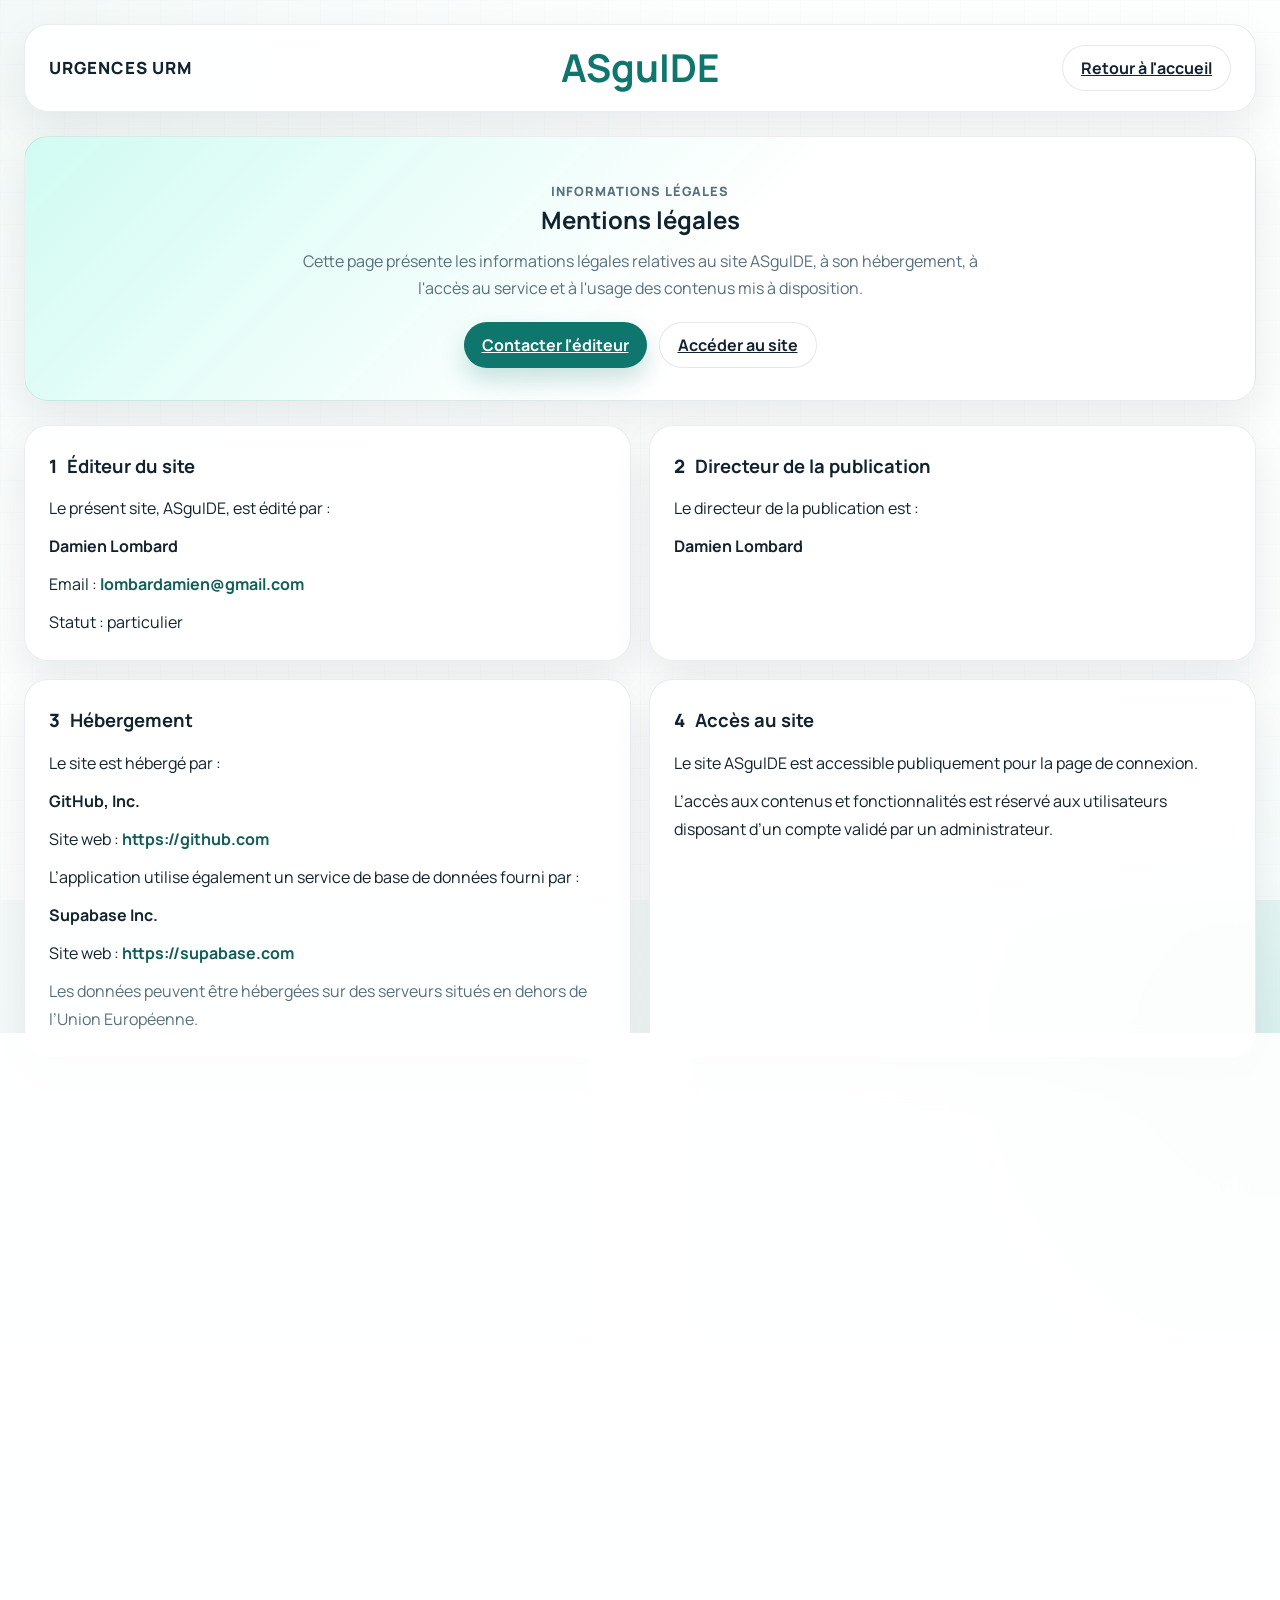
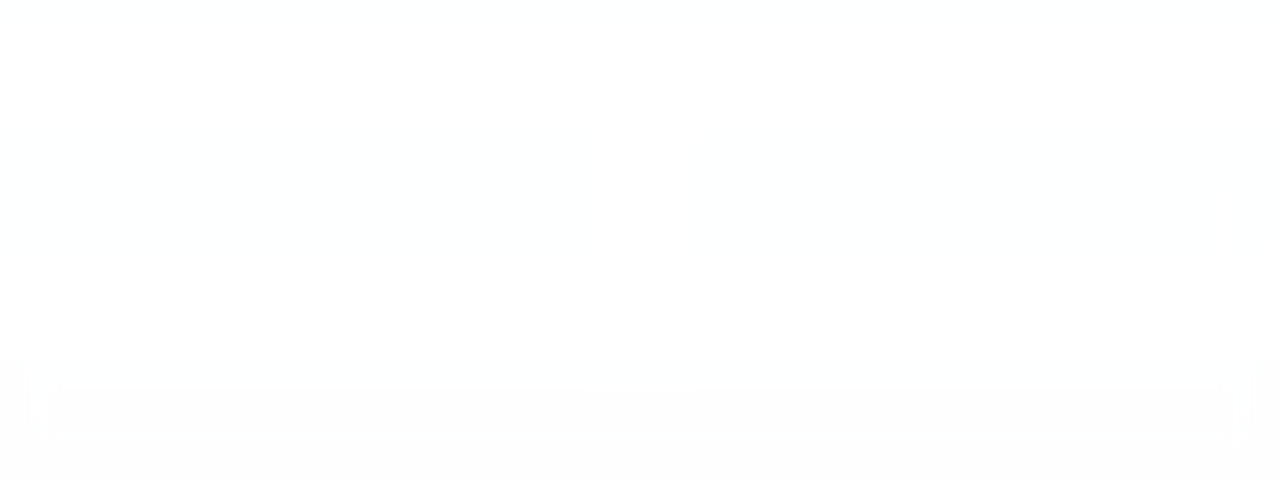
==== mentions-legales.html @ f5326789 "mentions legales" ====
<!DOCTYPE html>
<html lang="fr">
<head>
  <meta charset="UTF-8">
  <meta name="viewport" content="width=device-width, initial-scale=1.0">
  <meta name="theme-color" content="#0f766e">
  <title>Mentions légales | ASguIDE</title>
  <link rel="preconnect" href="https://fonts.googleapis.com">
  <link rel="preconnect" href="https://fonts.gstatic.com" crossorigin>
  <link href="https://fonts.googleapis.com/css2?family=Manrope:wght@400;500;600;700;800&display=swap" rel="stylesheet">
  <link rel="stylesheet" href="./css/style.css">
  <style>
    .legal-shell {
      display: grid;
      gap: 24px;
    }

    .legal-hero,
    .legal-card {
      background: var(--surface);
      border: 1px solid var(--border);
      border-radius: var(--radius-xl);
      box-shadow: var(--shadow);
      backdrop-filter: blur(14px);
    }

    .legal-hero {
      padding: 32px;
      text-align: center;
      background:
        linear-gradient(135deg, rgba(204, 251, 241, 0.9) 0%, rgba(255, 255, 255, 0.92) 55%),
        var(--surface);
    }

    .legal-hero h2,
    .legal-card h3 {
      margin: 0;
    }

    .legal-hero p {
      max-width: 72ch;
      margin: 12px auto 0;
      color: var(--text-muted);
      line-height: 1.7;
    }

    .legal-grid {
      display: grid;
      gap: 18px;
    }

    .legal-card {
      padding: 24px;
    }

    .legal-card-header {
      display: flex;
      align-items: baseline;
      gap: 10px;
      margin-bottom: 12px;
      flex-wrap: wrap;
    }

    .legal-card-header .section-kicker {
      margin: 0;
      font-size: 1.15rem;
      letter-spacing: 0;
    }

    .legal-card h3 {
      margin: 0;
      font-size: 1.15rem;
    }

    .legal-card p,
    .legal-card li {
      margin: 0;
      color: var(--text);
      line-height: 1.75;
    }

    .legal-card .muted {
      color: var(--text-muted);
    }

    .legal-stack {
      display: grid;
      gap: 10px;
    }

    .legal-list {
      margin: 0;
      padding-left: 20px;
      display: grid;
      gap: 8px;
    }

    .legal-actions {
      display: flex;
      justify-content: center;
      flex-wrap: wrap;
      gap: 12px;
      margin-top: 20px;
    }

    .legal-link {
      color: var(--primary-strong);
      font-weight: 700;
      text-decoration: none;
    }

    .legal-link:hover,
    .legal-link:focus-visible {
      text-decoration: underline;
      text-underline-offset: 3px;
    }

    @media (min-width: 900px) {
      .legal-grid {
        grid-template-columns: repeat(2, minmax(0, 1fr));
      }

      .legal-card.is-full {
        grid-column: 1 / -1;
      }
    }

    @media (max-width: 720px) {
      .page-shell {
        padding: 16px;
      }

      .topbar {
        padding: 18px;
      }

      .topbar-brand {
        display: grid;
        gap: 6px;
      }

      .topbar-brand h1 {
        position: static;
        transform: none;
        text-align: left;
        font-size: 2rem;
      }

      .legal-hero,
      .legal-card {
        padding: 20px;
      }
    }
  </style>
</head>
<body>
  <div class="app-background"></div>

  <div class="page-shell">
    <header class="topbar">
      <div class="topbar-brand">
        <p class="eyebrow">Urgences URM</p>
        <h1>ASguIDE</h1>
      </div>

      <a class="button button-secondary" href="./index.html">Retour à l'accueil</a>
    </header>

    <main class="legal-shell">
      <section class="legal-hero">
        <p class="section-kicker">Informations légales</p>
        <h2>Mentions légales</h2>
        <p>
          Cette page présente les informations légales relatives au site ASguIDE, à son hébergement,
          à l'accès au service et à l'usage des contenus mis à disposition.
        </p>
        <div class="legal-actions">
          <a class="button button-primary" href="mailto:lombardamien@gmail.com">Contacter l'éditeur</a>
          <a class="button button-secondary" href="./index.html">Accéder au site</a>
        </div>
      </section>

      <section class="legal-grid" aria-label="Contenu des mentions légales">
        <article class="legal-card">
          <div class="legal-card-header">
            <p class="section-kicker">1</p>
            <h3>Éditeur du site</h3>
          </div>
          <div class="legal-stack">
            <p>Le présent site, ASguIDE, est édité par :</p>
            <p><strong>Damien Lombard</strong></p>
            <p>Email : <a class="legal-link" href="mailto:lombardamien@gmail.com">lombardamien@gmail.com</a></p>
            <p>Statut : particulier</p>
          </div>
        </article>

        <article class="legal-card">
          <div class="legal-card-header">
            <p class="section-kicker">2</p>
            <h3>Directeur de la publication</h3>
          </div>
          <div class="legal-stack">
            <p>Le directeur de la publication est :</p>
            <p><strong>Damien Lombard</strong></p>
          </div>
        </article>

        <article class="legal-card">
          <div class="legal-card-header">
            <p class="section-kicker">3</p>
            <h3>Hébergement</h3>
          </div>
          <div class="legal-stack">
            <p>Le site est hébergé par :</p>
            <p><strong>GitHub, Inc.</strong></p>
            <p>Site web : <a class="legal-link" href="https://github.com" target="_blank" rel="noreferrer">https://github.com</a></p>
            <p>L’application utilise également un service de base de données fourni par :</p>
            <p><strong>Supabase Inc.</strong></p>
            <p>Site web : <a class="legal-link" href="https://supabase.com" target="_blank" rel="noreferrer">https://supabase.com</a></p>
            <p class="muted">Les données peuvent être hébergées sur des serveurs situés en dehors de l’Union Européenne.</p>
          </div>
        </article>

        <article class="legal-card">
          <div class="legal-card-header">
            <p class="section-kicker">4</p>
            <h3>Accès au site</h3>
          </div>
          <div class="legal-stack">
            <p>Le site ASguIDE est accessible publiquement pour la page de connexion.</p>
            <p>L’accès aux contenus et fonctionnalités est réservé aux utilisateurs disposant d’un compte validé par un administrateur.</p>
          </div>
        </article>

        <article class="legal-card">
          <div class="legal-card-header">
            <p class="section-kicker">5</p>
            <h3>Collecte de données</h3>
          </div>
          <div class="legal-stack">
            <p>Le site peut collecter les données suivantes lors de la création d’un compte utilisateur :</p>
            <ul class="legal-list">
              <li>Adresse email</li>
              <li>Nom et prénom</li>
            </ul>
            <p>Ces données sont nécessaires au fonctionnement du service.</p>
          </div>
        </article>

        <article class="legal-card">
          <div class="legal-card-header">
            <p class="section-kicker">6</p>
            <h3>Usage du site et avertissement médical</h3>
          </div>
          <div class="legal-stack">
            <p>ASguIDE est un outil d’aide à l’organisation et à la consultation de ressources professionnelles.</p>
            <p>Les informations présentes sur le site sont fournies à titre informatif et ne remplacent en aucun cas le jugement clinique d’un professionnel de santé.</p>
            <p>L’utilisateur reste seul responsable de l’interprétation et de l’utilisation des informations dans sa pratique.</p>
          </div>
        </article>

        <article class="legal-card is-full">
          <div class="legal-card-header">
            <p class="section-kicker">7</p>
            <h3>Responsabilité</h3>
          </div>
          <div class="legal-stack">
            <p>L’éditeur met en œuvre les moyens raisonnables pour assurer la fiabilité des informations et le bon fonctionnement du site.</p>
            <p>Toutefois, l’éditeur ne saurait être tenu responsable :</p>
            <ul class="legal-list">
              <li>des erreurs ou omissions dans les contenus</li>
              <li>d’une mauvaise utilisation des informations par les utilisateurs</li>
              <li>d’une interruption ou d’un dysfonctionnement du service</li>
            </ul>
          </div>
        </article>

        <article class="legal-card">
          <div class="legal-card-header">
            <p class="section-kicker">8</p>
            <h3>Sécurité et accès</h3>
          </div>
          <div class="legal-stack">
            <p>L’accès au site est sécurisé par authentification.</p>
            <p>Chaque utilisateur est responsable de la confidentialité de ses identifiants de connexion.</p>
          </div>
        </article>

        <article class="legal-card">
          <div class="legal-card-header">
            <p class="section-kicker">9</p>
            <h3>Propriété intellectuelle</h3>
          </div>
          <div class="legal-stack">
            <p>L’ensemble des contenus présents sur le site (textes, structure, organisation) est la propriété de l’éditeur sauf mention contraire.</p>
            <p>Toute reproduction, distribution ou utilisation sans autorisation est interdite.</p>
          </div>
        </article>

        <article class="legal-card is-full">
          <div class="legal-card-header">
            <p class="section-kicker">10</p>
            <h3>Contact</h3>
          </div>
          <div class="legal-stack">
            <p>Pour toute question, vous pouvez contacter l’éditeur à l’adresse suivante :</p>
            <p><a class="legal-link" href="mailto:lombardamien@gmail.com">lombardamien@gmail.com</a></p>
          </div>
        </article>
      </section>
    </main>
  </div>
</body>
</html>
---- css/style.css ----
:root {
  --bg: #eff6f6;
  --surface: rgba(255, 255, 255, 0.9);
  --surface-strong: #ffffff;
  --surface-muted: #f4f8f8;
  --border: rgba(15, 23, 42, 0.08);
  --text: #12232f;
  --text-muted: #58707d;
  --primary: #0f766e;
  --primary-strong: #115e59;
  --primary-soft: #ccfbf1;
  --danger: #b42318;
  --warning: #b54708;
  --shadow: 0 18px 40px rgba(15, 23, 42, 0.08);
  --radius-xl: 24px;
  --radius-lg: 18px;
  --radius-md: 14px;
  --max-width: 1280px;
}

* {
  box-sizing: border-box;
}

html,
body {
  margin: 0;
  min-height: 100%;
}

body {
  font-family: "Manrope", sans-serif;
  color: var(--text);
  background:
    radial-gradient(circle at top left, rgba(15, 118, 110, 0.12), transparent 28%),
    radial-gradient(circle at right, rgba(20, 184, 166, 0.12), transparent 24%),
    linear-gradient(180deg, #f8fcfb 0%, var(--bg) 100%);
}

button,
input {
  font: inherit;
}

.hidden {
  display: none !important;
}

.app-background {
  position: fixed;
  inset: 0;
  background-image:
    linear-gradient(rgba(255, 255, 255, 0.65), rgba(255, 255, 255, 0.65)),
    linear-gradient(90deg, rgba(15, 118, 110, 0.04) 1px, transparent 1px),
    linear-gradient(rgba(15, 118, 110, 0.04) 1px, transparent 1px);
  background-size: auto, 32px 32px, 32px 32px;
  pointer-events: none;
}

.page-shell {
  position: relative;
  z-index: 1;
  max-width: var(--max-width);
  margin: 0 auto;
  padding: 24px;
}

.topbar,
.panel,
.content-panel {
  backdrop-filter: blur(14px);
}

.topbar {
  display: flex;
  align-items: center;
  justify-content: space-between;
  gap: 16px;
  margin-bottom: 24px;
  min-height: 88px;
  padding: 12px 24px;
  background: var(--surface);
  border: 1px solid var(--border);
  border-radius: var(--radius-xl);
  box-shadow: var(--shadow);
  position: relative;
}

.topbar h1,
.panel h2,
.view-title {
  margin: 0;
}

.topbar-brand {
  display: flex;
  align-items: baseline;
  gap: 22px;
  min-width: 0;
}

.topbar-brand h1 {
  position: absolute;
  left: 50%;
  top: 50%;
  transform: translate(-50%, -50%);
  font-size: clamp(2.2rem, 3vw, 3rem);
  line-height: 1;
  text-align: center;
  color: var(--primary);
}

.eyebrow,
.section-kicker,
.card-tag,
.inline-label {
  margin: 0 0 6px;
  font-size: 0.8rem;
  font-weight: 800;
  letter-spacing: 0.08em;
  text-transform: uppercase;
  color: var(--primary);
}

.topbar .eyebrow {
  margin: 0;
  font-size: 1.05rem;
  letter-spacing: 0.06em;
  line-height: 1;
  color: var(--text);
}

.topbar-actions {
  display: flex;
  align-items: center;
  gap: 12px;
  flex-wrap: wrap;
}

.topbar-buttons {
  display: flex;
  flex-direction: column;
  gap: 10px;
}

.topbar-buttons .button {
  width: 100%;
}

.user-status {
  display: flex;
  align-items: center;
  gap: 12px;
  padding: 12px 14px;
  background: var(--surface-muted);
  border: 1px solid var(--border);
  border-radius: 999px;
}

.user-status p {
  margin: 2px 0 0;
  color: var(--text-muted);
  font-size: 0.92rem;
}

.status-dot {
  width: 12px;
  height: 12px;
  border-radius: 50%;
  background: #94a3b8;
  box-shadow: 0 0 0 6px rgba(148, 163, 184, 0.14);
}

.status-dot.is-online {
  background: var(--primary);
  box-shadow: 0 0 0 6px rgba(15, 118, 110, 0.14);
}

.status-dot.is-warning {
  background: #f59e0b;
  box-shadow: 0 0 0 6px rgba(245, 158, 11, 0.14);
}

.status-dot.is-danger {
  background: #dc2626;
  box-shadow: 0 0 0 6px rgba(220, 38, 38, 0.14);
}

.layout {
  display: grid;
  gap: 24px;
}

.layout.is-auth-only {
  min-height: calc(100vh - 220px);
  align-content: center;
  justify-items: center;
}

.panel,
.content-panel {
  background: var(--surface);
  border: 1px solid var(--border);
  border-radius: var(--radius-xl);
  box-shadow: var(--shadow);
}

.panel,
.view-header,
.content-panel {
  padding: 24px;
}

.auth-panel {
  width: min(100%, 650px);
  max-width: 520px;
}

.waiting-panel {
  width: min(100%, 1170px);
  text-align: center;
}

.waiting-panel .panel-header {
  justify-content: center;
}

.auth-mode-toggle {
  display: grid;
  grid-template-columns: repeat(2, minmax(0, 1fr));
  gap: 10px;
  margin: 22px 0 18px;
  padding: 6px;
  background: var(--surface-muted);
  border: 1px solid var(--border);
  border-radius: 999px;
}

.auth-mode-button {
  min-height: 42px;
  padding: 0 14px;
  color: var(--text-muted);
  background: transparent;
  border: 0;
  border-radius: 999px;
  cursor: pointer;
  font-weight: 800;
}

.auth-mode-button.is-active {
  color: var(--primary-strong);
  background: #fff;
  box-shadow: 0 8px 16px rgba(15, 23, 42, 0.08);
}

.auth-grid {
  display: grid;
  grid-template-columns: repeat(2, minmax(0, 1fr));
  gap: 16px;
}

.auth-switch-row {
  display: flex;
  align-items: center;
  justify-content: center;
  gap: 8px;
  flex-wrap: wrap;
  margin-top: 18px;
}

.auth-switch-row p {
  margin: 0;
}

.auth-form,
.stack,
.nav-list,
.stats-row,
.card-grid,
.two-columns,
.resource-grid,
.admin-grid,
.list-panel,
.table-like {
  display: grid;
  gap: 16px;
}

.auth-form label,
.field {
  display: grid;
  gap: 8px;
}

input,
.search-input {
  width: 100%;
  padding: 14px 16px;
  color: var(--text);
  background: #fff;
  border: 1px solid rgba(15, 23, 42, 0.12);
  border-radius: var(--radius-md);
  outline: none;
}

input:focus,
.search-input:focus {
  border-color: rgba(15, 118, 110, 0.55);
  box-shadow: 0 0 0 4px rgba(15, 118, 110, 0.12);
}

.button {
  display: inline-flex;
  align-items: center;
  justify-content: center;
  gap: 8px;
  min-height: 46px;
  padding: 0 18px;
  border: 0;
  border-radius: 999px;
  cursor: pointer;
  font-weight: 700;
}

.button-small {
  min-height: 38px;
  padding: 0 14px;
  font-size: 0.92rem;
}

.button-primary {
  color: #fff;
  background: linear-gradient(135deg, var(--primary) 0%, #0f766e 100%);
  box-shadow: 0 12px 24px rgba(15, 118, 110, 0.22);
}

.button-secondary {
  color: var(--text);
  background: #fff;
  border: 1px solid rgba(15, 23, 42, 0.1);
}

.button-secondary:disabled {
  color: var(--text-muted);
  background: #f8fafc;
}

.button-danger {
  color: #fff;
  background: linear-gradient(135deg, #dc2626 0%, #b42318 100%);
  box-shadow: 0 12px 24px rgba(180, 35, 24, 0.22);
}

.button-ghost {
  color: var(--primary);
  background: var(--primary-soft);
}

.button:disabled {
  opacity: 0.65;
  cursor: not-allowed;
}

.button-link {
  min-height: auto;
  padding: 0;
  color: var(--primary);
  background: transparent;
  border-radius: 0;
  font-weight: 800;
  text-decoration: underline;
  text-underline-offset: 3px;
}

.muted,
.empty-state {
  color: var(--text-muted);
}

.feedback {
  margin: 0;
  padding: 12px 14px;
  border-radius: var(--radius-md);
  font-weight: 600;
}

.feedback.is-error {
  color: var(--danger);
  background: #fef3f2;
}

.feedback.is-success {
  color: var(--primary-strong);
  background: #ecfdf5;
}

.feedback.is-warning {
  color: var(--warning);
  background: #fffaeb;
}

.app-panel {
  display: grid;
  gap: 24px;
}

.app-nav {
  display: flex;
  gap: 8px;
  flex-wrap: nowrap;
  align-items: center;
  justify-content: space-between;
  overflow-x: auto;
}

.nav-button,
.tree-button,
.list-button {
  width: 100%;
  padding: 14px 16px;
  text-align: left;
  color: var(--text);
  background: #fff;
  border: 1px solid var(--border);
  border-radius: var(--radius-md);
  cursor: pointer;
  font-weight: 700;
}

.nav-button {
  width: auto;
  min-width: 0;
  padding: 10px 12px;
  text-align: center;
  white-space: nowrap;
  flex: 1 1 0;
  font-size: 0.92rem;
}

.nav-button.is-active,
.tree-button.is-selected,
.list-button.is-selected {
  color: var(--primary-strong);
  background: rgba(204, 251, 241, 0.55);
  border-color: rgba(15, 118, 110, 0.24);
}

.content-column {
  display: grid;
  gap: 16px;
}

.view-header p {
  margin: 8px 0 0;
  color: var(--text-muted);
}

.stats-row {
  grid-template-columns: repeat(auto-fit, minmax(180px, 1fr));
}

.card-grid,
.resource-grid,
.admin-grid {
  grid-template-columns: repeat(auto-fit, minmax(220px, 1fr));
}

.two-columns {
  grid-template-columns: minmax(240px, 320px) minmax(0, 1fr);
}

.stat-card,
.info-card,
.resource-card,
.med-card,
.directory-card,
.admin-card {
  padding: 18px;
  background: var(--surface-strong);
  border: 1px solid var(--border);
  border-radius: var(--radius-lg);
}

.stat-card strong,
.info-card strong {
  display: block;
  margin-top: 8px;
  font-size: 1.4rem;
}

.tree-button small,
.list-button small,
.directory-meta,
.resource-meta,
.admin-meta {
  display: block;
  margin-top: 6px;
  color: var(--text-muted);
}

.tree-children {
  margin-left: 14px;
  padding-left: 12px;
  border-left: 1px dashed rgba(15, 23, 42, 0.1);
}

.resource-card h4,
.med-card h4,
.directory-card h4,
.admin-card h4,
.table-row strong,
.table-row p {
  margin: 0;
}

.detail-body {
  padding: 18px;
  background: var(--surface-muted);
  border-radius: var(--radius-lg);
  white-space: pre-wrap;
}

.emergency-hero,
.emergency-detail-card,
.emergency-card-preview {
  border-color: rgba(220, 38, 38, 0.12);
  background:
    linear-gradient(180deg, rgba(254, 242, 242, 0.96) 0%, rgba(255, 255, 255, 0.98) 100%);
}

.categories-v2 {
  display: grid;
  gap: 18px;
}

.category-toolbar {
  display: flex;
  align-items: end;
  justify-content: space-between;
  gap: 16px;
  flex-wrap: wrap;
}

.category-search {
  flex: 1 1 420px;
}

.category-toolbar-stats {
  display: flex;
  gap: 12px;
  flex-wrap: wrap;
}

.compact-card {
  min-width: 130px;
  padding: 14px 16px;
}

.categories-summary {
  display: grid;
}

.breadcrumb-card {
  padding: 10px 16px;
  text-align: center;
}

.breadcrumb-card strong {
  display: block;
  margin-top: 0;
  font-size: clamp(1.1rem, 1.6vw, 1.45rem);
  line-height: 1.2;
}

.search-results-panel {
  padding: 18px;
  background: var(--surface-strong);
  border: 1px solid var(--border);
  border-radius: var(--radius-lg);
}

.category-toolbar-header {
  display: flex;
  align-items: start;
  justify-content: space-between;
  gap: 16px;
  margin-bottom: 14px;
}

.category-toolbar-header h3 {
  margin: 0;
}

.search-results-list {
  display: grid;
  gap: 12px;
}

.search-result-card {
  width: 100%;
  padding: 14px 16px;
  text-align: left;
  background: var(--surface-muted);
  border: 1px solid var(--border);
  border-radius: var(--radius-md);
  cursor: pointer;
  transition: transform 0.18s ease, border-color 0.18s ease, background 0.18s ease;
}

.search-result-card:hover {
  transform: translateY(-1px);
  border-color: rgba(15, 118, 110, 0.26);
  background: rgba(204, 251, 241, 0.35);
}

.search-result-card strong,
.search-result-card small,
.search-result-kind {
  display: block;
}

.search-result-kind {
  margin-bottom: 6px;
  color: var(--primary);
  font-size: 0.75rem;
  font-weight: 800;
  letter-spacing: 0.06em;
  text-transform: uppercase;
}

.search-result-card small {
  margin-top: 6px;
  color: var(--text-muted);
}

.categories-columns {
  display: grid;
  grid-template-columns: minmax(190px, 0.9fr) minmax(220px, 1fr) minmax(280px, 1.25fr);
  gap: 18px;
}

.category-column {
  display: grid;
  align-content: start;
  gap: 14px;
  min-height: 420px;
  padding: 18px;
  background: var(--surface-strong);
  border: 1px solid var(--border);
  border-radius: var(--radius-lg);
}

.category-column-documents {
  background:
    linear-gradient(180deg, rgba(204, 251, 241, 0.2) 0%, rgba(255, 255, 255, 0.9) 100%);
}

.category-column-header h3 {
  margin: 0;
}

.column-context {
  margin: -2px 0 0;
  color: var(--text-muted);
  font-weight: 600;
}

.category-list,
.document-list {
  display: grid;
  gap: 12px;
}

.category-item-button {
  width: 100%;
  padding: 16px;
  text-align: left;
  color: var(--text);
  background: #fff;
  border: 1px solid var(--border);
  border-radius: var(--radius-md);
  cursor: pointer;
  transition: border-color 0.2s ease, background 0.2s ease, transform 0.2s ease;
}

.category-item-button:hover {
  transform: translateY(-1px);
  border-color: rgba(15, 118, 110, 0.24);
  box-shadow: 0 10px 22px rgba(15, 23, 42, 0.06);
}

.category-item-button.is-selected {
  background: rgba(204, 251, 241, 0.55);
  border-color: rgba(15, 118, 110, 0.32);
  box-shadow: inset 0 0 0 1px rgba(15, 118, 110, 0.08);
}

.category-item-button strong,
.category-item-button small {
  display: block;
}

.category-item-button small {
  margin-top: 6px;
  color: var(--text-muted);
}

.document-card {
  padding: 16px 18px;
  background: #fff;
  border: 1px solid var(--border);
  border-radius: var(--radius-lg);
  transition: transform 0.18s ease, border-color 0.18s ease, box-shadow 0.18s ease;
}

.document-card:hover {
  transform: translateY(-1px);
  border-color: rgba(15, 118, 110, 0.24);
  box-shadow: 0 14px 28px rgba(15, 23, 42, 0.06);
}

.document-card.is-favorite {
  border-color: rgba(15, 118, 110, 0.28);
  box-shadow: inset 0 0 0 1px rgba(15, 118, 110, 0.06);
}

.document-card-header {
  display: flex;
  align-items: center;
  justify-content: space-between;
  gap: 12px;
  margin-bottom: 8px;
}

.document-badge-group {
  display: flex;
  align-items: center;
  gap: 10px;
}

.doc-icon {
  display: inline-flex;
  align-items: center;
  justify-content: center;
  min-width: 42px;
  min-height: 42px;
  padding: 0 10px;
  color: var(--primary-strong);
  background: rgba(204, 251, 241, 0.55);
  border-radius: 12px;
  font-size: 0.78rem;
  font-weight: 800;
  letter-spacing: 0.04em;
}

.favorite-toggle {
  display: inline-flex;
  align-items: center;
  justify-content: center;
  width: 40px;
  height: 40px;
  color: #94a3b8;
  background: #fff;
  border: 1px solid var(--border);
  border-radius: 999px;
  cursor: pointer;
  font-size: 1.1rem;
  transition: transform 0.18s ease, color 0.18s ease, border-color 0.18s ease, background 0.18s ease;
}

.favorite-toggle:hover {
  transform: scale(1.04);
}

.favorite-toggle.is-active {
  color: #ca8a04;
  background: #fef3c7;
  border-color: rgba(202, 138, 4, 0.28);
}

.document-card h4 {
  margin: 0 0 8px;
}

.document-meta {
  margin: 0;
  color: var(--text-muted);
}

.document-actions {
  display: flex;
  align-items: center;
  gap: 12px;
  flex-wrap: wrap;
  margin-top: 14px;
}

.document-hint {
  color: var(--text-muted);
  font-size: 0.92rem;
}

.empty-panel {
  padding: 18px;
  background: var(--surface-muted);
  border-radius: var(--radius-lg);
}

.quick-links-panel {
  padding: 22px;
  background: var(--surface-strong);
  border: 1px solid var(--border);
  border-radius: var(--radius-xl);
}

.quick-links-panel h3 {
  margin: 0;
}

.quick-links-grid {
  display: grid;
  grid-template-columns: repeat(auto-fit, minmax(220px, 1fr));
  gap: 14px;
}

.quick-link-card {
  display: grid;
  gap: 10px;
  padding: 18px;
  text-align: left;
  color: var(--text);
  background:
    linear-gradient(180deg, rgba(204, 251, 241, 0.24) 0%, rgba(255, 255, 255, 0.96) 100%);
  border: 1px solid var(--border);
  border-radius: var(--radius-lg);
  cursor: pointer;
  transition: transform 0.18s ease, border-color 0.18s ease, box-shadow 0.18s ease;
}

.quick-link-card:hover {
  transform: translateY(-2px);
  border-color: rgba(15, 118, 110, 0.24);
  box-shadow: 0 16px 30px rgba(15, 23, 42, 0.07);
}

.quick-link-card strong,
.quick-link-card span {
  display: block;
}

.quick-link-card span {
  color: var(--text-muted);
}

.admin-upload-card {
  display: grid;
  gap: 14px;
}

.admin-grid-wide {
  grid-template-columns: repeat(auto-fit, minmax(320px, 1fr));
}

.admin-upload-form {
  margin-top: 6px;
}

.admin-form-grid {
  display: grid;
  grid-template-columns: repeat(2, minmax(0, 1fr));
  gap: 14px;
}

.admin-form-actions {
  display: flex;
  align-items: center;
  gap: 14px;
  flex-wrap: wrap;
}

.admin-textarea {
  min-height: 120px;
  resize: vertical;
}

.inline-actions {
  display: flex;
  align-items: center;
  gap: 8px;
  flex-wrap: wrap;
}

.admin-role-editor {
  display: grid;
  gap: 6px;
  min-width: 132px;
}

.admin-role-label {
  font-size: 0.78rem;
  font-weight: 700;
  color: var(--text-muted);
}

.admin-role-select {
  min-width: 132px;
  padding: 10px 14px;
}

.admin-drag-handle {
  display: inline-flex;
  align-items: center;
  justify-content: center;
  min-width: 32px;
  min-height: 32px;
  color: var(--text-muted);
  cursor: grab;
  user-select: none;
  border-radius: 10px;
  background: var(--surface-muted);
  border: 1px solid rgba(15, 23, 42, 0.08);
}

.admin-drag-handle:active {
  cursor: grabbing;
}

.admin-entity-card,
.admin-subentity-card {
  padding: 18px;
  background: var(--surface-strong);
  border: 1px solid var(--border);
  border-radius: var(--radius-lg);
}

.admin-entity-header,
.admin-subentity-header,
.admin-document-row {
  display: flex;
  align-items: flex-start;
  justify-content: space-between;
  gap: 14px;
  flex-wrap: wrap;
}

.admin-entity-card h5 {
  margin: 0 0 6px;
  font-size: 1.15rem;
}

.admin-type-heading h5 {
  margin: 0;
  font-size: 1.05rem;
}

.admin-subtree,
.admin-documents-list {
  display: grid;
  gap: 12px;
  margin-top: 14px;
}

.is-drag-ghost {
  opacity: 0.45;
}

.is-drag-chosen {
  box-shadow: 0 18px 36px rgba(15, 23, 42, 0.16);
}

.is-drag-active {
  transform: rotate(0.4deg);
}

.admin-document-row {
  padding: 14px 0;
  border-top: 1px solid rgba(15, 23, 42, 0.08);
}

.admin-document-row:first-child {
  border-top: 0;
  padding-top: 0;
}

.directory-toolbar,
.admin-toolbar,
.table-row,
.panel-header {
  display: flex;
  align-items: center;
  justify-content: space-between;
  gap: 16px;
  flex-wrap: wrap;
}

.pill {
  display: inline-flex;
  align-items: center;
  padding: 6px 10px;
  border-radius: 999px;
  font-size: 0.82rem;
  font-weight: 800;
}

.pill.is-approved {
  color: var(--primary-strong);
  background: #d1fae5;
}

.pill.is-pending {
  color: var(--warning);
  background: #fef0c7;
}

.pill.is-rejected {
  color: var(--danger);
  background: #fee2e2;
}

.pill.is-admin {
  color: #1d4ed8;
  background: #dbeafe;
}

.pill.is-user {
  color: #475467;
  background: #eaecf0;
}

.table-row {
  align-items: flex-start;
  padding: 16px;
  background: var(--surface-strong);
  border: 1px solid var(--border);
  border-radius: var(--radius-lg);
}

.admin-modal-backdrop {
  position: fixed;
  inset: 0;
  z-index: 60;
  display: flex;
  align-items: flex-start;
  justify-content: center;
  padding: 112px 20px 20px;
  background: rgba(15, 23, 42, 0.38);
}

.admin-modal-card {
  width: min(100%, 520px);
  padding: 24px;
  background: rgba(255, 255, 255, 0.98);
  border: 1px solid var(--border);
  border-radius: 24px;
  box-shadow: 0 28px 60px rgba(15, 23, 42, 0.2);
}

.admin-delete-user-modal-backdrop {
  justify-content: flex-end;
  padding:
    120px
    max(24px, calc((100vw - var(--max-width)) / 2 + 24px))
    24px
    24px;
}

.admin-delete-user-modal-card {
  width: min(100%, 440px);
}

.admin-modal-card h4 {
  margin: 0 0 12px;
}

.admin-modal-card p {
  margin: 0;
}

.admin-modal-actions {
  display: flex;
  justify-content: flex-end;
  gap: 12px;
  flex-wrap: wrap;
  margin-top: 20px;
}

@media (max-width: 960px) {
  .two-columns {
    grid-template-columns: 1fr;
  }

  .categories-columns {
    grid-template-columns: 1fr;
  }

  .categories-columns .category-column:nth-child(2),
  .categories-columns .category-column:nth-child(3) {
    display: none;
  }

  .category-toolbar {
    align-items: stretch;
  }

  .admin-form-grid {
    grid-template-columns: 1fr;
  }

  .admin-entity-header,
  .admin-subentity-header,
  .admin-document-row {
    flex-direction: column;
  }

  .app-nav {
    gap: 12px;
  }

  .topbar {
    align-items: center;
    flex-direction: column;
    min-height: unset;
  }

  .topbar-brand {
    align-items: center;
    flex-direction: column;
    gap: 8px;
    width: 100%;
    text-align: center;
  }

  .topbar .eyebrow {
    text-align: center;
  }

  .topbar-brand h1 {
    position: static;
    transform: none;
    text-align: center;
  }

  .topbar-actions {
    width: 100%;
  }

  .mobile-stage-overlay {
    position: fixed;
    inset: 0;
    z-index: 40;
    display: flex;
    align-items: flex-start;
    justify-content: center;
    padding: max(16px, env(safe-area-inset-top)) 16px 16px;
    background: rgba(15, 23, 42, 0.34);
  }

  .mobile-stage-sheet {
    width: min(100%, 720px);
    max-height: min(78vh, 720px);
    overflow-y: auto;
    padding: 18px;
    background: rgba(255, 255, 255, 0.98);
    border: 1px solid var(--border);
    border-radius: 24px;
    box-shadow: 0 24px 48px rgba(15, 23, 42, 0.18);
  }

  .mobile-stage-header {
    display: flex;
    align-items: center;
    justify-content: space-between;
    gap: 12px;
    margin-bottom: 10px;
  }

  .mobile-stage-header strong {
    font-size: 1.05rem;
    text-align: center;
  }

  .mobile-stage-breadcrumb {
    margin: 0 0 14px;
    color: var(--text-muted);
    font-weight: 700;
    text-align: center;
  }
}

@media (max-width: 640px) {
  .page-shell {
    padding: 14px;
  }

  .panel,
  .view-header,
  .content-panel,
  .topbar {
    padding: 18px;
    border-radius: 20px;
  }

  .user-status,
  .topbar-actions,
  .button {
    width: 100%;
  }

  .topbar-buttons {
    width: 100%;
  }

  .app-nav {
    padding: 14px;
    gap: 10px;
    flex-wrap: wrap;
    justify-content: center;
    overflow-x: visible;
  }

  .nav-button {
    flex: 1 1 calc(50% - 10px);
    min-width: 0;
    min-height: 54px;
    padding: 12px 10px;
    white-space: normal;
    word-break: break-word;
    line-height: 1.2;
    font-size: 0.95rem;
  }

  .mobile-stage-overlay {
    padding: max(10px, env(safe-area-inset-top)) 10px 10px;
  }

  .mobile-stage-sheet {
    padding: 16px;
    border-radius: 20px;
  }

  .mobile-stage-header {
    flex-wrap: wrap;
  }

  .mobile-stage-header .button {
    width: auto;
  }

  .category-toolbar-stats,
  .document-actions {
    width: 100%;
  }

  .auth-grid {
    grid-template-columns: 1fr;
  }

  .favorite-toggle {
    width: 38px;
    height: 38px;
  }

  .table-row {
    flex-direction: column;
  }

  .admin-modal-actions .button {
    width: 100%;
  }

  .admin-modal-backdrop {
    padding-top: 56px;
  }

  .admin-delete-user-modal-backdrop {
    justify-content: center;
    padding: 56px 20px 20px;
  }

  .admin-delete-user-modal-card {
    width: min(100%, 520px);
  }

  .layout.is-auth-only {
    min-height: auto;
    align-content: start;
    justify-items: stretch;
  }
}
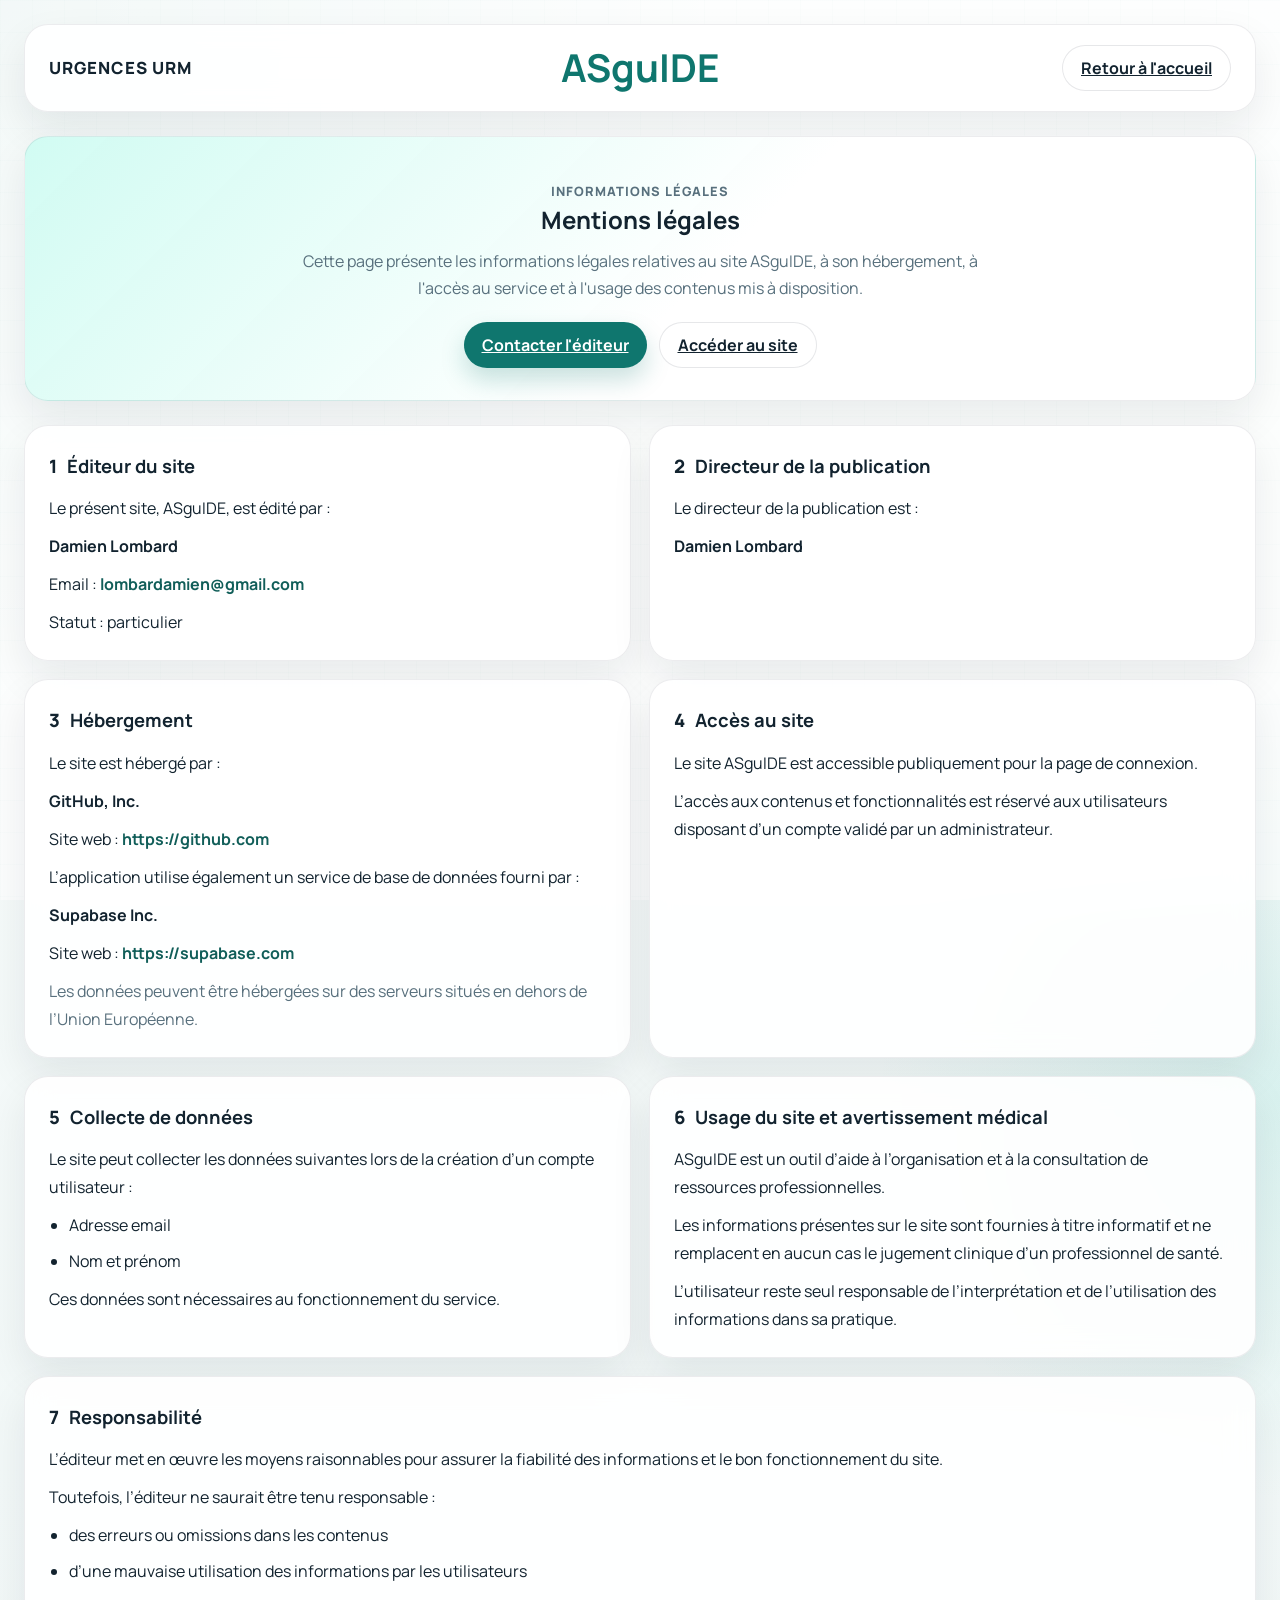
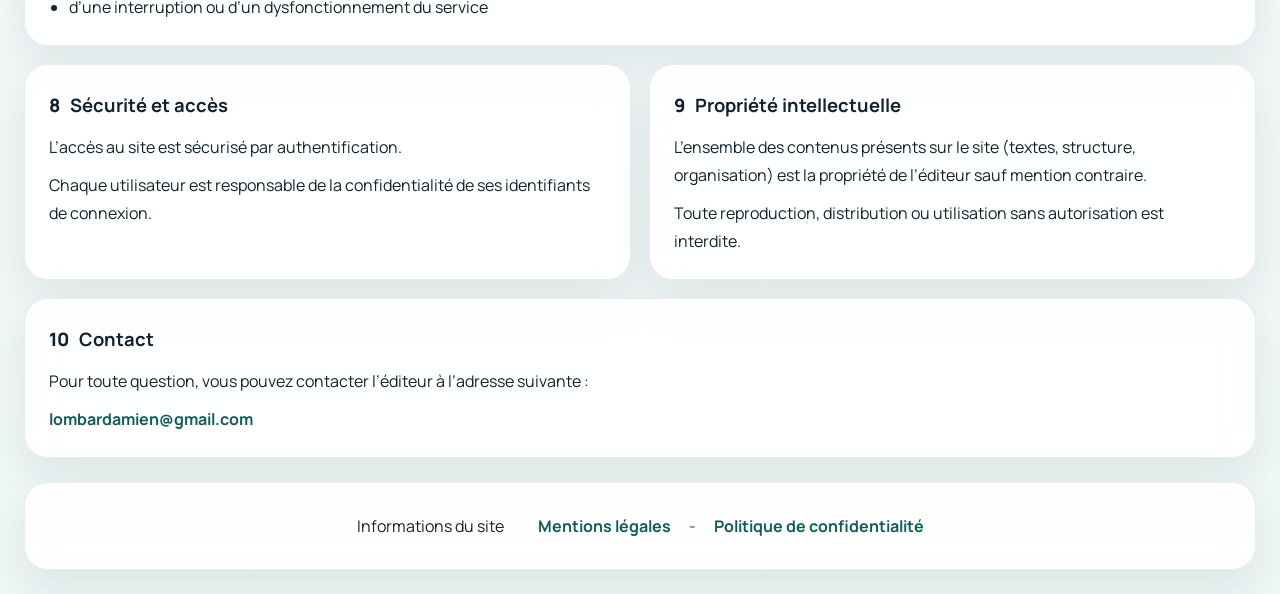
==== commit 4528c8a2: "footer liens" ====
--- a/mentions-legales.html
+++ b/mentions-legales.html
@@ -309,6 +309,14 @@
         </article>
       </section>
     </main>
+
+    <footer class="site-footer panel" aria-label="Liens légaux">
+      <p class="site-footer-text">Informations du site</p>
+      <div class="site-footer-links">
+        <a class="site-footer-link" href="./mentions-legales.html">Mentions légales</a>
+        <a class="site-footer-link" href="./politique-confidentialite.html">Politique de confidentialité</a>
+      </div>
+    </footer>
   </div>
 </body>
 </html>
--- a/css/style.css
+++ b/css/style.css
@@ -272,6 +272,57 @@
   margin: 0;
 }
 
+.auth-legal-note {
+  margin: -2px 0 0;
+  padding: 14px 16px;
+  color: var(--text-muted);
+  background: rgba(204, 251, 241, 0.36);
+  border: 1px solid rgba(15, 118, 110, 0.12);
+  border-radius: var(--radius-md);
+  line-height: 1.6;
+}
+
+.auth-legal-note a,
+.consent-checkbox a,
+.site-footer-link {
+  color: var(--primary-strong);
+  font-weight: 700;
+  text-decoration: none;
+}
+
+.auth-legal-note a:hover,
+.auth-legal-note a:focus-visible,
+.consent-checkbox a:hover,
+.consent-checkbox a:focus-visible,
+.site-footer-link:hover,
+.site-footer-link:focus-visible {
+  text-decoration: underline;
+  text-underline-offset: 3px;
+}
+
+.auth-form label.consent-checkbox {
+  display: flex;
+  align-items: flex-start;
+  gap: 12px;
+  padding: 14px 16px;
+  background: var(--surface-muted);
+  border: 1px solid var(--border);
+  border-radius: var(--radius-md);
+  cursor: pointer;
+}
+
+.consent-checkbox input {
+  width: 18px;
+  height: 18px;
+  margin: 2px 0 0;
+  flex: 0 0 auto;
+}
+
+.consent-checkbox span {
+  color: var(--text);
+  line-height: 1.55;
+}
+
 .auth-form,
 .stack,
 .nav-list,
@@ -404,6 +455,34 @@
   gap: 24px;
 }
 
+.site-footer {
+  display: flex;
+  align-items: center;
+  justify-content: center;
+  gap: 16px;
+  margin-top: 24px;
+  padding: 16px 24px;
+}
+
+.site-footer-links {
+  display: flex;
+  align-items: center;
+  justify-content: center;
+  gap: 18px;
+  flex-wrap: wrap;
+}
+
+.site-footer-links::before {
+  content: "";
+}
+
+.site-footer-link + .site-footer-link::before {
+  content: "-";
+  margin-right: 18px;
+  color: var(--text-muted);
+  font-weight: 600;
+}
+
 .app-nav {
   display: flex;
   gap: 8px;
@@ -1255,6 +1334,15 @@
     grid-template-columns: 1fr;
   }
 
+  .consent-checkbox {
+    align-items: flex-start;
+  }
+
+  .site-footer {
+    flex-direction: column;
+    align-items: center;
+  }
+
   .favorite-toggle {
     width: 38px;
     height: 38px;
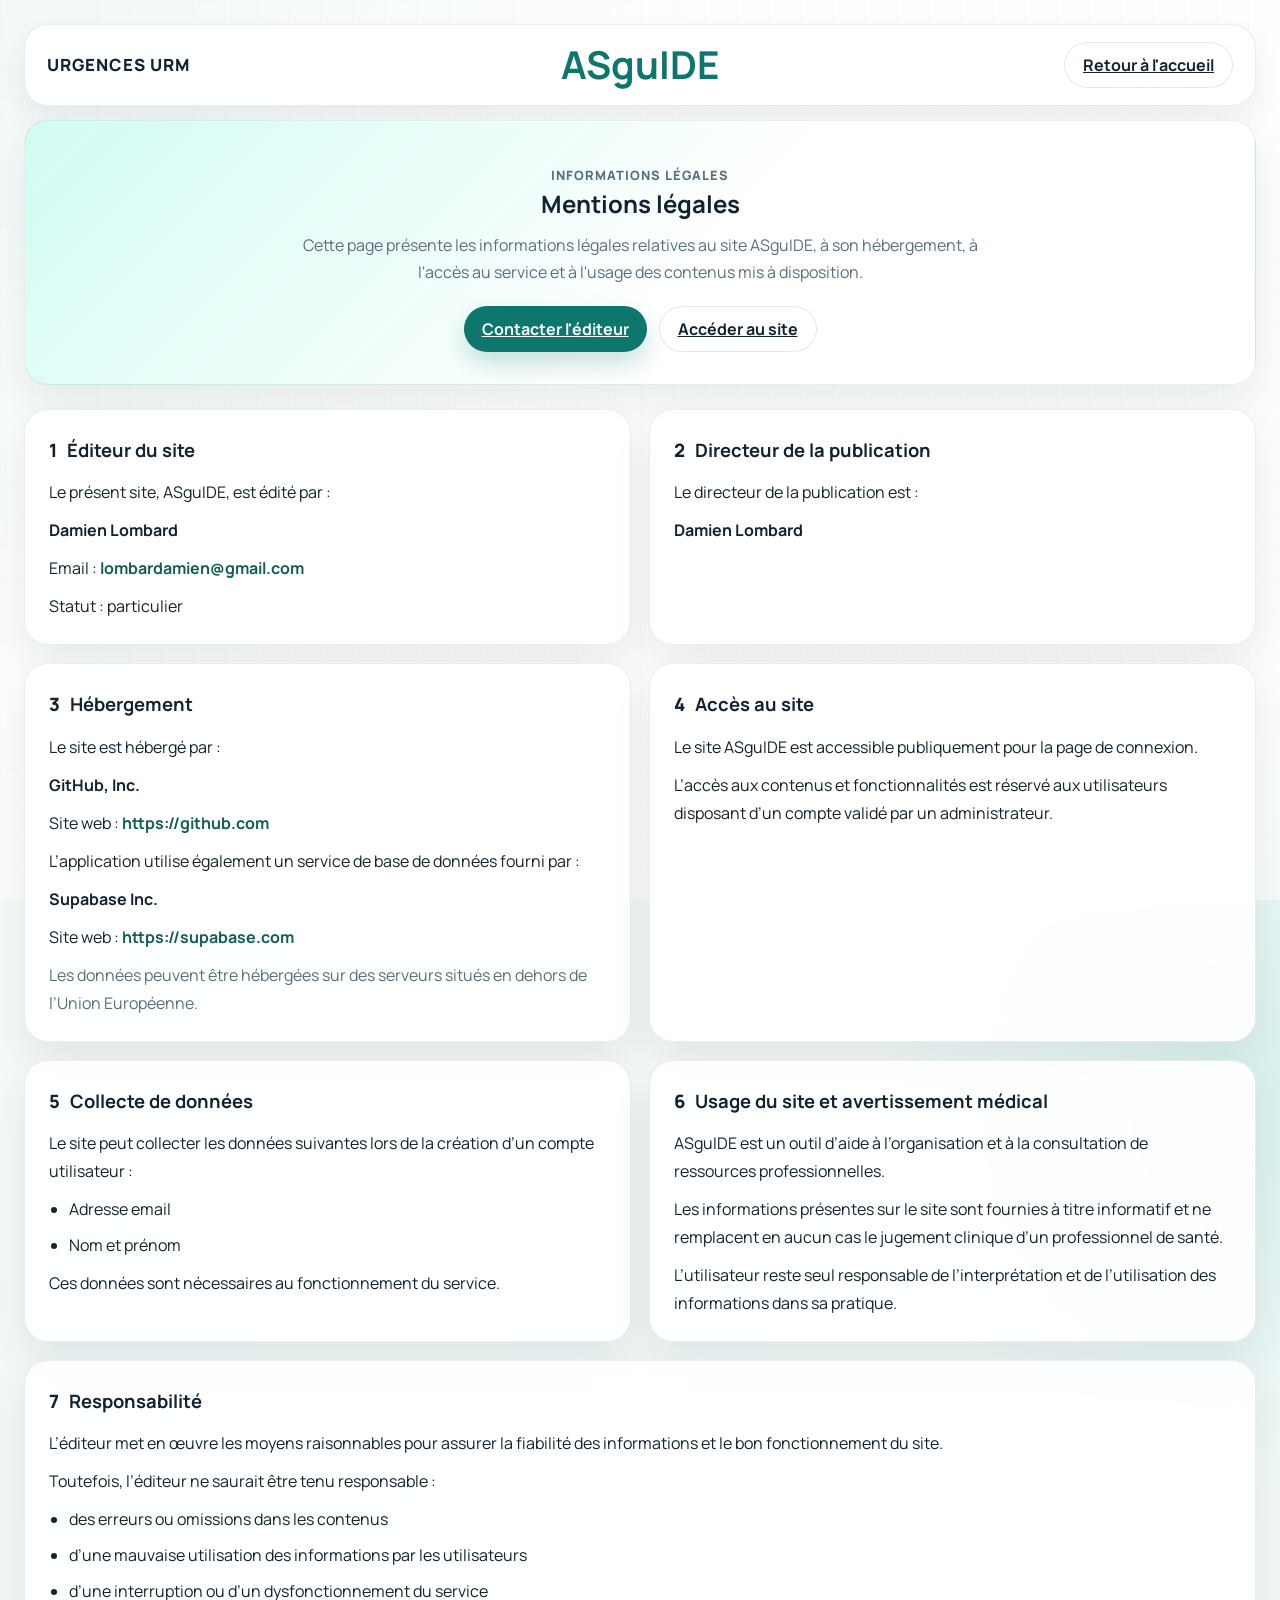
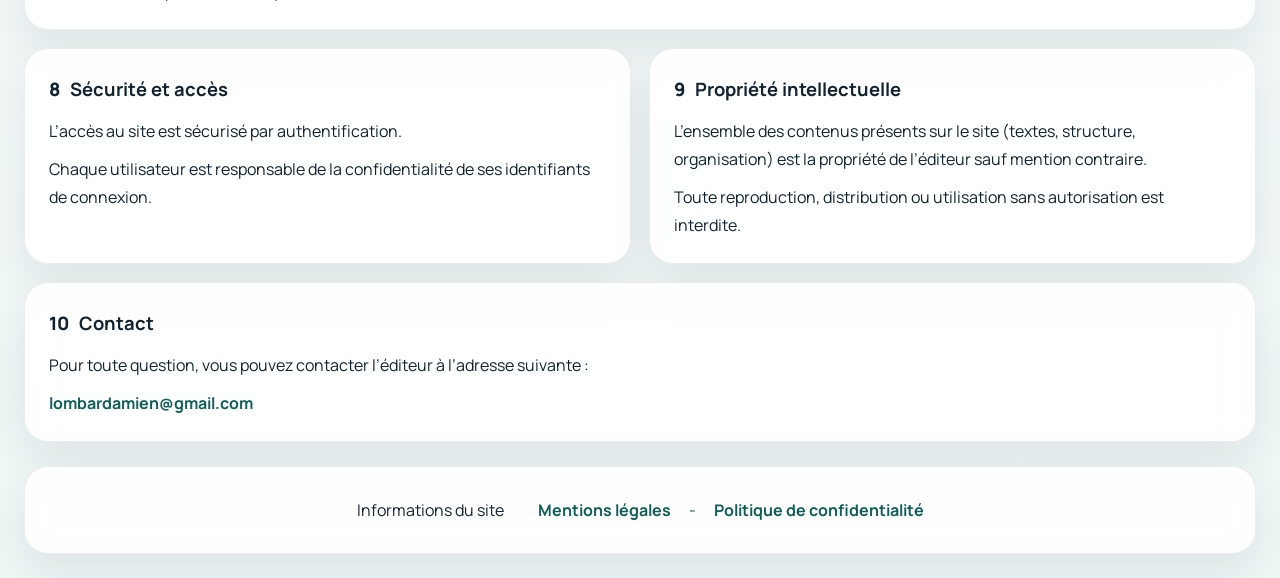
==== commit e04c8718: "visuel mobile" ====
--- a/mentions-legales.html
+++ b/mentions-legales.html
@@ -137,12 +137,14 @@
       .topbar-brand {
         display: grid;
         gap: 6px;
+        width: 100%;
+        justify-items: center;
       }
 
       .topbar-brand h1 {
         position: static;
         transform: none;
-        text-align: left;
+        text-align: center;
         font-size: 2rem;
       }
 
--- a/css/style.css
+++ b/css/style.css
@@ -42,6 +42,18 @@
   font: inherit;
 }
 
+.sr-only {
+  position: absolute;
+  width: 1px;
+  height: 1px;
+  padding: 0;
+  margin: -1px;
+  overflow: hidden;
+  clip: rect(0, 0, 0, 0);
+  white-space: nowrap;
+  border: 0;
+}
+
 .hidden {
   display: none !important;
 }
@@ -76,13 +88,13 @@
   align-items: center;
   justify-content: space-between;
   gap: 16px;
-  margin-bottom: 24px;
-  min-height: 88px;
-  padding: 12px 24px;
+  margin-bottom: 14px;
+  min-height: 82px;
+  padding: 10px 22px;
   background: var(--surface);
   border: 1px solid var(--border);
   border-radius: var(--radius-xl);
-  box-shadow: var(--shadow);
+  box-shadow: 0 14px 30px rgba(15, 23, 42, 0.07);
   position: relative;
 }
 
@@ -133,8 +145,51 @@
 .topbar-actions {
   display: flex;
   align-items: center;
+  justify-content: flex-end;
   gap: 12px;
   flex-wrap: wrap;
+}
+
+.global-search-bar {
+  display: flex;
+  align-items: center;
+  gap: 10px;
+  margin-bottom: 14px;
+  padding: 10px 14px;
+  background: var(--surface);
+  border: 1px solid var(--border);
+  border-radius: var(--radius-xl);
+  box-shadow: 0 14px 30px rgba(15, 23, 42, 0.07);
+}
+
+.global-search-copy {
+  display: grid;
+  gap: 0;
+  min-width: 160px;
+}
+
+.topbar-search {
+  display: flex;
+  align-items: center;
+  gap: 10px;
+  flex: 1 1 auto;
+  min-width: min(100%, 360px);
+}
+
+.topbar-search-field {
+  flex: 1 1 auto;
+}
+
+.topbar-search-input {
+  min-width: 0;
+  width: 100%;
+  padding: 11px 14px;
+  background: rgba(255, 255, 255, 0.96);
+}
+
+.global-search-bar .button {
+  min-height: 40px;
+  padding: 0 16px;
 }
 
 .topbar-buttons {
@@ -490,6 +545,8 @@
   align-items: center;
   justify-content: space-between;
   overflow-x: auto;
+  padding: 16px 18px;
+  box-shadow: 0 14px 30px rgba(15, 23, 42, 0.07);
 }
 
 .nav-button,
@@ -633,6 +690,24 @@
 .compact-card {
   min-width: 130px;
   padding: 14px 16px;
+}
+
+.compact-card-button {
+  appearance: none;
+  text-align: left;
+  cursor: pointer;
+  transition: transform 0.18s ease, box-shadow 0.18s ease, border-color 0.18s ease;
+}
+
+.compact-card-button:hover {
+  transform: translateY(-1px);
+  box-shadow: 0 14px 28px rgba(15, 23, 42, 0.08);
+  border-color: rgba(15, 118, 110, 0.22);
+}
+
+.compact-card-button:focus-visible {
+  outline: 3px solid rgba(15, 118, 110, 0.18);
+  outline-offset: 2px;
 }
 
 .categories-summary {
@@ -1221,6 +1296,14 @@
 
   .topbar-actions {
     width: 100%;
+    justify-content: center;
+  }
+
+  .global-search-bar {
+    width: 100%;
+    max-width: 720px;
+    margin-bottom: 14px;
+    flex-wrap: wrap;
   }
 
   .mobile-stage-overlay {
@@ -1285,6 +1368,16 @@
     width: 100%;
   }
 
+  .global-search-bar,
+  .topbar-search {
+    flex-direction: column;
+    align-items: stretch;
+  }
+
+  .topbar-search .button {
+    width: 100%;
+  }
+
   .topbar-buttons {
     width: 100%;
   }
